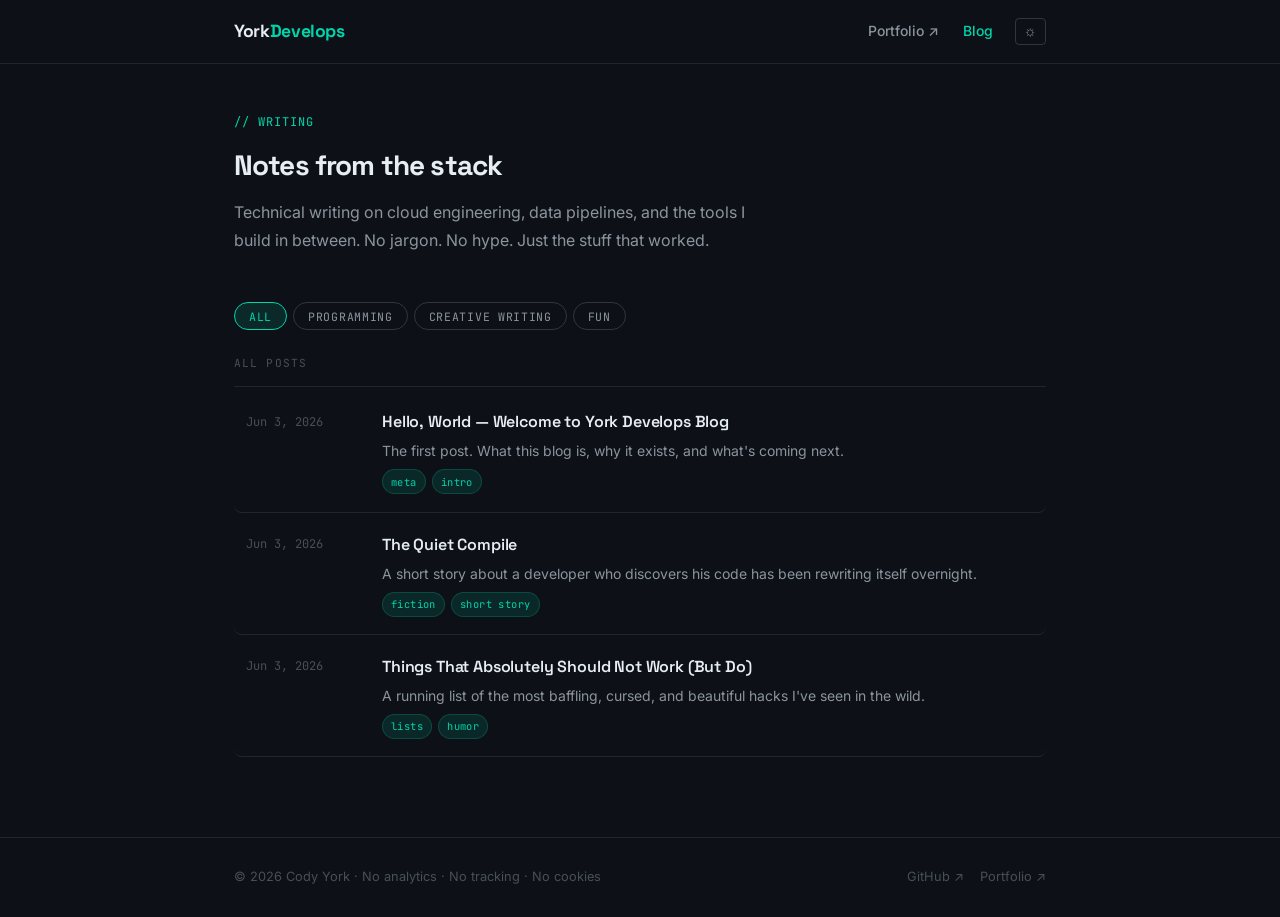
==== index.html @ 8123f544 "Initial commit: York Develops Blog Vanilla HTML/CSS/JS blog with dark/light theme, section tabs (Pro" ====
<!DOCTYPE html>
<html lang="en" data-theme="dark">
<head>
  <meta charset="UTF-8" />
  <meta name="viewport" content="width=device-width, initial-scale=1.0" />
  <title>York Develops — Blog</title>
  <meta name="description" content="Technical writing on cloud engineering, data pipelines, and building things that actually work. By Cody York." />

  <meta property="og:title" content="York Develops — Blog" />
  <meta property="og:description" content="Technical writing on cloud engineering, data pipelines, and building things that actually work." />
  <meta property="og:type" content="website" />
  <meta property="og:url" content="https://cyork95.github.io/blog/" />

  <link rel="icon" href="https://cyork95.github.io/favicon.ico" type="image/x-icon" />
  <link rel="stylesheet" href="styles.css" />
</head>
<body>

  <!-- ─── Header ─────────────────────────────────────────────── -->
  <header class="site-header">
    <div class="container">
      <a href="https://cyork95.github.io" class="site-name">
        York<span>Develops</span>
      </a>
      <nav class="nav" aria-label="Site navigation">
        <a href="https://cyork95.github.io" class="nav-link">Portfolio ↗</a>
        <a href="index.html" class="nav-link active">Blog</a>
        <button class="theme-toggle" id="theme-toggle" aria-label="Toggle light/dark mode" title="Toggle theme">☼</button>
      </nav>
    </div>
  </header>

  <!-- ─── Main ───────────────────────────────────────────────── -->
  <main>
    <div class="container">

      <section class="hero">
        <p class="hero-label">// writing</p>
        <h1 class="hero-title">Notes from the stack</h1>
        <p class="hero-tagline">
          Technical writing on cloud engineering, data pipelines, and the tools I build in between.
          No jargon. No hype. Just the stuff that worked.
        </p>
      </section>

      <div class="section-tabs" id="section-tabs" role="tablist" aria-label="Filter posts by section">
        <button class="section-tab active" data-section="all"              role="tab" aria-selected="true">All</button>
        <button class="section-tab"        data-section="programming"      role="tab" aria-selected="false">Programming</button>
        <button class="section-tab"        data-section="creative-writing" role="tab" aria-selected="false">Creative Writing</button>
        <button class="section-tab"        data-section="fun"              role="tab" aria-selected="false">Fun</button>
      </div>

      <p class="posts-section-label" id="section-heading">All Posts</p>
      <div id="post-list">
        <p class="loading">Loading posts…</p>
      </div>

    </div>
  </main>

  <!-- ─── Footer ─────────────────────────────────────────────── -->
  <footer class="site-footer">
    <div class="container">
      <span class="footer-copy">© 2026 Cody York · No analytics · No tracking · No cookies</span>
      <div class="footer-links">
        <a href="https://github.com/cyork95" target="_blank" rel="noopener">GitHub ↗</a>
        <a href="https://cyork95.github.io" target="_blank" rel="noopener">Portfolio ↗</a>
      </div>
    </div>
  </footer>

  <script src="main.js" defer></script>
</body>
</html>
---- styles.css ----
@import url('https://fonts.googleapis.com/css2?family=Space+Grotesk:wght@400;600;700&family=Inter:wght@400;500&family=JetBrains+Mono:wght@400&display=swap');

/* ─── Design Tokens ─────────────────────────────────────────── */

:root {
  --bg-primary:    #0D1117;
  --bg-secondary:  #161B22;
  --bg-card:       #1C2128;
  --bg-card-hover: #21262D;
  --border:        #30363D;
  --border-subtle: #21262D;

  --text-primary:   #E6EDF3;
  --text-secondary: #8B949E;
  --text-muted:     #484F58;

  --accent:       #00D4AA;
  --accent-dim:   rgba(0, 212, 170, 0.12);
  --accent-hover: #00F5C4;
  --amber:        #F59E0B;
  --amber-dim:    rgba(245, 158, 11, 0.12);
  --purple:       #BC8CFF;
  --purple-dim:   rgba(188, 140, 255, 0.12);

  --font-heading: 'Space Grotesk', system-ui, sans-serif;
  --font-body:    'Inter', system-ui, sans-serif;
  --font-mono:    'JetBrains Mono', 'Fira Code', monospace;

  --radius:     8px;
  --radius-sm:  4px;
  --transition: 180ms ease;
  --shadow:     0 1px 3px rgba(0,0,0,.4), 0 1px 2px rgba(0,0,0,.3);
  --shadow-lg:  0 4px 16px rgba(0,0,0,.5);

  --content-width: 860px;
  --nav-height:    64px;
}

[data-theme="light"] {
  --bg-primary:    #FFFFFF;
  --bg-secondary:  #F6F8FA;
  --bg-card:       #FFFFFF;
  --bg-card-hover: #F6F8FA;
  --border:        #D0D7DE;
  --border-subtle: #E8ECEF;

  --text-primary:   #1C2128;
  --text-secondary: #57606A;
  --text-muted:     #8B949E;

  --accent:       #008F72;
  --accent-dim:   rgba(0, 143, 114, 0.08);
  --accent-hover: #00A882;
  --amber:        #D97706;
  --amber-dim:    rgba(217, 119, 6, 0.08);
  --purple:       #7C3AED;
  --purple-dim:   rgba(124, 58, 237, 0.08);

  --shadow:    0 1px 3px rgba(0,0,0,.1), 0 1px 2px rgba(0,0,0,.06);
  --shadow-lg: 0 4px 16px rgba(0,0,0,.12);
}

/* ─── Reset & Base ──────────────────────────────────────────── */

*, *::before, *::after { box-sizing: border-box; margin: 0; padding: 0; }

html { scroll-behavior: smooth; }

body {
  background-color: var(--bg-primary);
  color: var(--text-primary);
  font-family: var(--font-body);
  font-size: 1rem;
  line-height: 1.75;
  min-height: 100vh;
  transition: background-color var(--transition), color var(--transition);
}

a {
  color: var(--accent);
  text-decoration: none;
  transition: color var(--transition);
}
a:hover { color: var(--accent-hover); }

/* ─── Layout ────────────────────────────────────────────────── */

.container {
  max-width: var(--content-width);
  margin: 0 auto;
  padding: 0 1.5rem;
}

/* ─── Header ────────────────────────────────────────────────── */

.site-header {
  position: sticky;
  top: 0;
  z-index: 100;
  height: var(--nav-height);
  background-color: var(--bg-primary);
  border-bottom: 1px solid var(--border-subtle);
  display: flex;
  align-items: center;
  backdrop-filter: blur(8px);
  -webkit-backdrop-filter: blur(8px);
  transition: background-color var(--transition), border-color var(--transition);
}

.site-header .container {
  width: 100%;
  display: flex;
  align-items: center;
  justify-content: space-between;
}

.site-name {
  font-family: var(--font-heading);
  font-weight: 700;
  font-size: 1.1rem;
  color: var(--text-primary);
  letter-spacing: -0.02em;
}
.site-name:hover { color: var(--accent); }

.site-name span {
  color: var(--accent);
}

.nav {
  display: flex;
  align-items: center;
  gap: 0.25rem;
}

.nav-link {
  font-size: 0.875rem;
  font-weight: 500;
  color: var(--text-secondary);
  padding: 0.375rem 0.625rem;
  border-radius: var(--radius-sm);
  transition: color var(--transition), background-color var(--transition);
}
.nav-link:hover {
  color: var(--text-primary);
  background-color: var(--bg-card);
}
.nav-link.active {
  color: var(--accent);
}

.theme-toggle {
  background: none;
  border: 1px solid var(--border);
  border-radius: var(--radius-sm);
  color: var(--text-secondary);
  cursor: pointer;
  font-size: 0.9rem;
  line-height: 1;
  padding: 0.35rem 0.5rem;
  margin-left: 0.5rem;
  transition: color var(--transition), border-color var(--transition), background-color var(--transition);
}
.theme-toggle:hover {
  color: var(--text-primary);
  border-color: var(--text-secondary);
  background-color: var(--bg-card);
}

/* ─── Main ──────────────────────────────────────────────────── */

main {
  padding: 3rem 0 5rem;
}

/* ─── Hero ──────────────────────────────────────────────────── */

.hero {
  margin-bottom: 3rem;
}

.hero-label {
  font-family: var(--font-mono);
  font-size: 0.75rem;
  color: var(--accent);
  letter-spacing: 0.08em;
  text-transform: uppercase;
  margin-bottom: 0.5rem;
}

.hero-title {
  font-family: var(--font-heading);
  font-size: 1.75rem;
  font-weight: 700;
  letter-spacing: -0.03em;
  color: var(--text-primary);
  margin-bottom: 0.5rem;
}

.hero-tagline {
  color: var(--text-secondary);
  font-size: 1rem;
  max-width: 520px;
}

/* ─── Section Tabs ──────────────────────────────────────────── */

.section-tabs {
  display: flex;
  gap: 0.375rem;
  flex-wrap: wrap;
  margin-bottom: 1.5rem;
}

.section-tab {
  font-family: var(--font-mono);
  font-size: 0.72rem;
  letter-spacing: 0.06em;
  text-transform: uppercase;
  padding: 0.35rem 0.875rem;
  border-radius: 99px;
  border: 1px solid var(--border);
  background: none;
  color: var(--text-secondary);
  cursor: pointer;
  transition: color var(--transition), border-color var(--transition), background-color var(--transition);
}
.section-tab:hover {
  color: var(--text-primary);
  border-color: var(--text-secondary);
}
.section-tab.active {
  color: var(--accent);
  border-color: var(--accent);
  background-color: var(--accent-dim);
}
.section-tab[data-section="creative-writing"].active {
  color: var(--purple);
  border-color: var(--purple);
  background-color: var(--purple-dim);
}
.section-tab[data-section="fun"].active {
  color: var(--amber);
  border-color: var(--amber);
  background-color: var(--amber-dim);
}

/* section-specific tag colours */
.tag--creative-writing {
  background-color: var(--purple-dim);
  color: var(--purple);
  border-color: rgba(188, 140, 255, 0.2);
}
.tag--fun {
  background-color: var(--amber-dim);
  color: var(--amber);
  border-color: rgba(245, 158, 11, 0.2);
}

/* ─── Post List ─────────────────────────────────────────────── */

.posts-section-label {
  font-family: var(--font-mono);
  font-size: 0.7rem;
  letter-spacing: 0.1em;
  text-transform: uppercase;
  color: var(--text-muted);
  border-bottom: 1px solid var(--border-subtle);
  padding-bottom: 0.75rem;
  margin-bottom: 0.25rem;
}

#post-list {
  display: flex;
  flex-direction: column;
}

.post-row {
  display: grid;
  grid-template-columns: 7rem 1fr;
  gap: 0 1.5rem;
  padding: 1.1rem 0.75rem;
  border-radius: var(--radius);
  border-bottom: 1px solid var(--border-subtle);
  color: inherit;
  text-decoration: none;
  transition: background-color var(--transition);
  align-items: start;
}
.post-row:hover {
  background-color: var(--bg-card);
}
.post-row:hover .post-title {
  color: var(--accent);
}

.post-date {
  font-family: var(--font-mono);
  font-size: 0.75rem;
  color: var(--text-muted);
  padding-top: 0.2rem;
  white-space: nowrap;
}

.post-meta { display: flex; flex-direction: column; gap: 0.25rem; }

.post-title {
  font-family: var(--font-heading);
  font-size: 1rem;
  font-weight: 600;
  color: var(--text-primary);
  letter-spacing: -0.01em;
  transition: color var(--transition);
}

.post-description {
  font-size: 0.875rem;
  color: var(--text-secondary);
  line-height: 1.5;
}

.post-tags {
  display: flex;
  gap: 0.375rem;
  flex-wrap: wrap;
  margin-top: 0.25rem;
}

.tag {
  font-family: var(--font-mono);
  font-size: 0.65rem;
  letter-spacing: 0.04em;
  padding: 0.15rem 0.5rem;
  border-radius: 99px;
  background-color: var(--accent-dim);
  color: var(--accent);
  border: 1px solid rgba(0, 212, 170, 0.2);
}

.empty-state {
  padding: 3rem 0.75rem;
  color: var(--text-muted);
  font-size: 0.9rem;
}

/* ─── Post Viewer ───────────────────────────────────────────── */

.back-link {
  display: inline-flex;
  align-items: center;
  gap: 0.375rem;
  font-size: 0.875rem;
  font-weight: 500;
  color: var(--text-secondary);
  margin-bottom: 2.5rem;
  transition: color var(--transition);
}
.back-link:hover { color: var(--accent); }

.post-header {
  margin-bottom: 2.5rem;
  padding-bottom: 1.5rem;
  border-bottom: 1px solid var(--border-subtle);
}

.post-header .post-date {
  font-family: var(--font-mono);
  font-size: 0.78rem;
  color: var(--text-muted);
  display: block;
  margin-bottom: 0.6rem;
}

.post-header h1 {
  font-family: var(--font-heading);
  font-size: clamp(1.5rem, 4vw, 2.1rem);
  font-weight: 700;
  letter-spacing: -0.03em;
  line-height: 1.2;
  color: var(--text-primary);
  margin-bottom: 0.75rem;
}

.post-header .post-tags { margin-top: 0; }

/* ─── Prose (article body) ──────────────────────────────────── */

.prose {
  color: var(--text-primary);
  font-size: 1rem;
  line-height: 1.8;
  max-width: 68ch;
}

.prose h1,
.prose h2,
.prose h3,
.prose h4 {
  font-family: var(--font-heading);
  font-weight: 600;
  letter-spacing: -0.02em;
  line-height: 1.25;
  color: var(--text-primary);
  margin: 2rem 0 0.75rem;
}
.prose h1 { font-size: 1.65rem; }
.prose h2 { font-size: 1.3rem; border-bottom: 1px solid var(--border-subtle); padding-bottom: 0.4rem; }
.prose h3 { font-size: 1.1rem; }
.prose h4 { font-size: 1rem; color: var(--text-secondary); }

.prose p { margin-bottom: 1.25rem; }

.prose ul,
.prose ol {
  padding-left: 1.5rem;
  margin-bottom: 1.25rem;
}
.prose li { margin-bottom: 0.35rem; }

.prose strong { font-weight: 600; color: var(--text-primary); }
.prose em { color: var(--text-secondary); }

.prose a {
  color: var(--accent);
  text-decoration: underline;
  text-underline-offset: 3px;
}
.prose a:hover { color: var(--accent-hover); }

.prose blockquote {
  border-left: 3px solid var(--accent);
  padding: 0.75rem 1.25rem;
  margin: 1.5rem 0;
  background-color: var(--accent-dim);
  border-radius: 0 var(--radius-sm) var(--radius-sm) 0;
  color: var(--text-secondary);
  font-style: italic;
}

.prose code {
  font-family: var(--font-mono);
  font-size: 0.85em;
  background-color: var(--bg-card);
  border: 1px solid var(--border);
  border-radius: var(--radius-sm);
  padding: 0.15em 0.4em;
  color: var(--amber);
}

.prose pre {
  background-color: var(--bg-secondary);
  border: 1px solid var(--border);
  border-radius: var(--radius);
  padding: 1.25rem 1.5rem;
  overflow-x: auto;
  margin: 1.5rem 0;
  box-shadow: var(--shadow);
}

.prose pre code {
  background: none;
  border: none;
  padding: 0;
  color: var(--text-primary);
  font-size: 0.875rem;
  line-height: 1.7;
}

.prose hr {
  border: none;
  border-top: 1px solid var(--border);
  margin: 2rem 0;
}

.prose img {
  max-width: 100%;
  border-radius: var(--radius);
  margin: 1.5rem 0;
  box-shadow: var(--shadow-lg);
}

.prose table {
  width: 100%;
  border-collapse: collapse;
  font-size: 0.9rem;
  margin: 1.5rem 0;
}
.prose th,
.prose td {
  text-align: left;
  padding: 0.6rem 0.875rem;
  border: 1px solid var(--border);
}
.prose th {
  background-color: var(--bg-secondary);
  font-family: var(--font-heading);
  font-weight: 600;
  font-size: 0.8rem;
  letter-spacing: 0.03em;
  text-transform: uppercase;
  color: var(--text-secondary);
}
.prose tr:hover td { background-color: var(--bg-card); }

/* ─── Footer ────────────────────────────────────────────────── */

.site-footer {
  border-top: 1px solid var(--border-subtle);
  padding: 1.75rem 0;
}

.site-footer .container {
  display: flex;
  align-items: center;
  justify-content: space-between;
  flex-wrap: wrap;
  gap: 0.5rem;
}

.footer-copy {
  font-size: 0.8rem;
  color: var(--text-muted);
}

.footer-links {
  display: flex;
  gap: 1rem;
}

.footer-links a {
  font-size: 0.8rem;
  color: var(--text-muted);
  transition: color var(--transition);
}
.footer-links a:hover { color: var(--accent); }

/* ─── Loading State ─────────────────────────────────────────── */

.loading {
  color: var(--text-muted);
  font-family: var(--font-mono);
  font-size: 0.85rem;
  padding: 2rem 0.75rem;
}

/* ─── Responsive ────────────────────────────────────────────── */

@media (max-width: 640px) {
  :root { --nav-height: 56px; }

  .hero-title { font-size: 1.4rem; }

  .post-row {
    grid-template-columns: 1fr;
    gap: 0.25rem;
  }
  .post-date { padding-top: 0; }

  .site-footer .container { flex-direction: column; align-items: flex-start; }
}
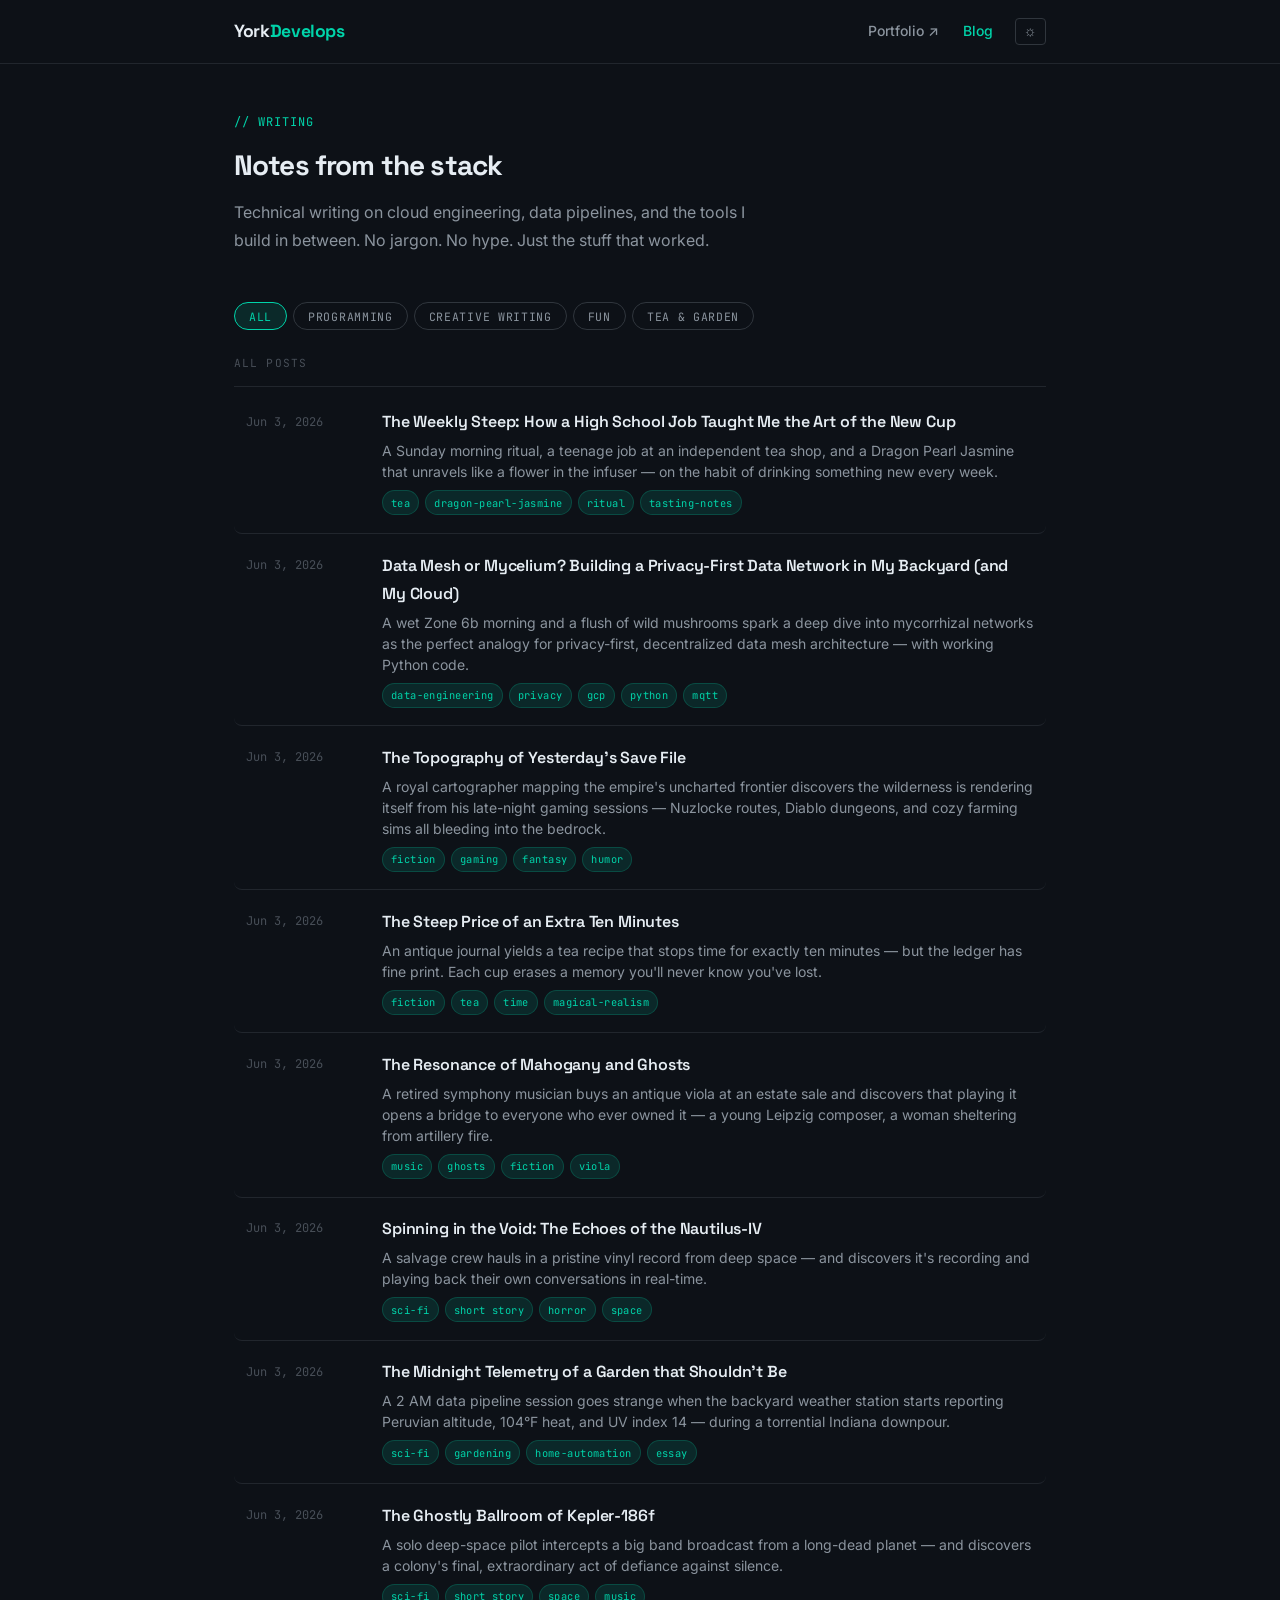
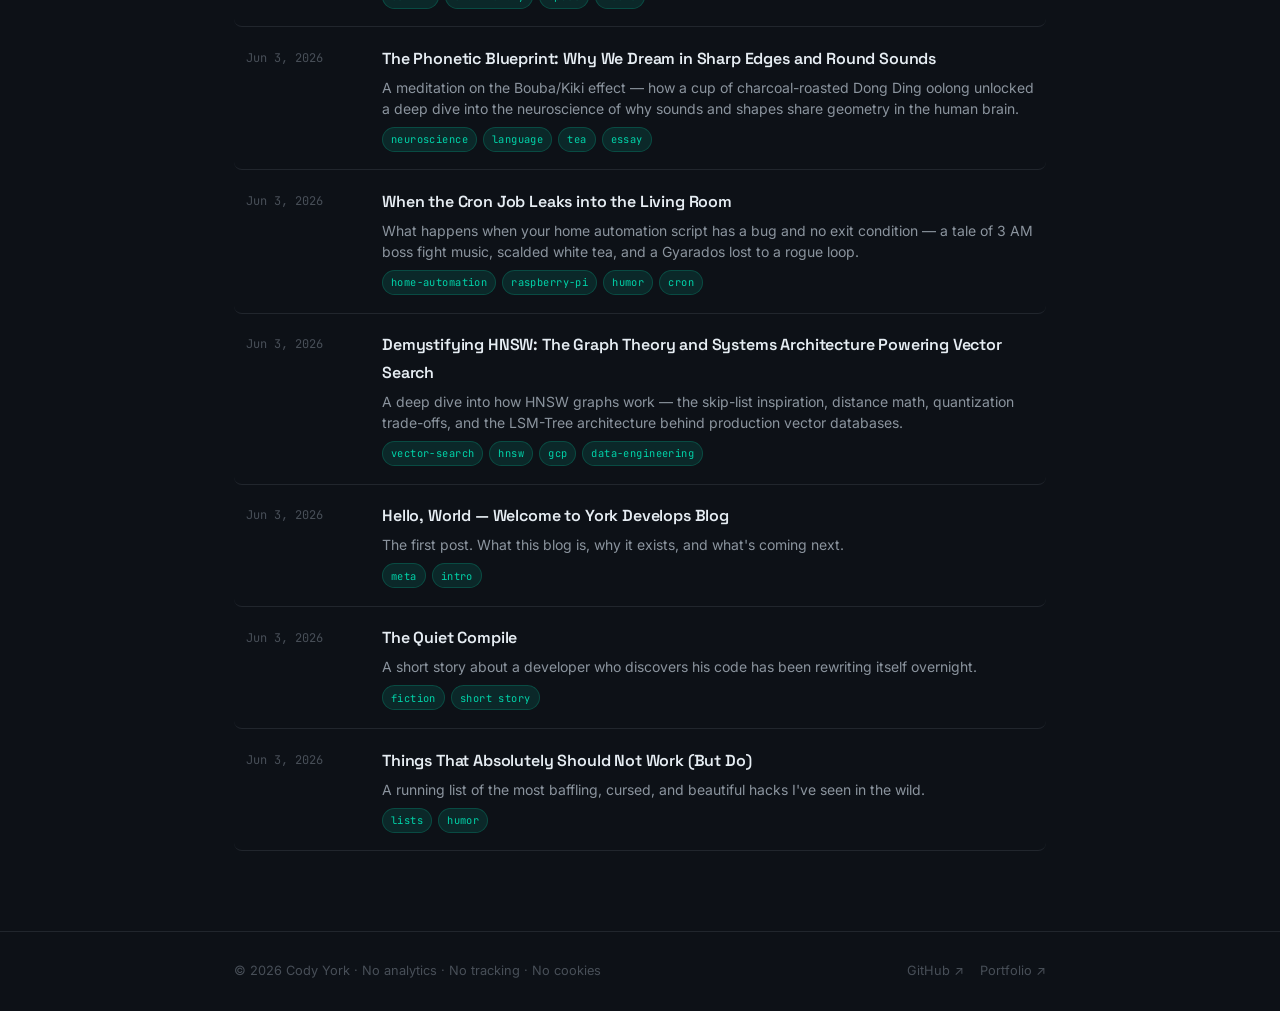
==== commit fb016377: "Add Tea & Garden section + post: The Weekly Steep New section: Tea & Garden (sage green accent, --sa" ====
--- a/index.html
+++ b/index.html
@@ -48,6 +48,7 @@
         <button class="section-tab"        data-section="programming"      role="tab" aria-selected="false">Programming</button>
         <button class="section-tab"        data-section="creative-writing" role="tab" aria-selected="false">Creative Writing</button>
         <button class="section-tab"        data-section="fun"              role="tab" aria-selected="false">Fun</button>
+        <button class="section-tab"        data-section="tea-garden"       role="tab" aria-selected="false">Tea &amp; Garden</button>
       </div>
 
       <p class="posts-section-label" id="section-heading">All Posts</p>
--- a/styles.css
+++ b/styles.css
@@ -21,6 +21,8 @@
   --amber-dim:    rgba(245, 158, 11, 0.12);
   --purple:       #BC8CFF;
   --purple-dim:   rgba(188, 140, 255, 0.12);
+  --sage:         #6EBF8B;
+  --sage-dim:     rgba(110, 191, 139, 0.12);
 
   --font-heading: 'Space Grotesk', system-ui, sans-serif;
   --font-body:    'Inter', system-ui, sans-serif;
@@ -55,6 +57,8 @@
   --amber-dim:    rgba(217, 119, 6, 0.08);
   --purple:       #7C3AED;
   --purple-dim:   rgba(124, 58, 237, 0.08);
+  --sage:         #3A8C56;
+  --sage-dim:     rgba(58, 140, 86, 0.08);
 
   --shadow:    0 1px 3px rgba(0,0,0,.1), 0 1px 2px rgba(0,0,0,.06);
   --shadow-lg: 0 4px 16px rgba(0,0,0,.12);
@@ -244,6 +248,11 @@
   border-color: var(--amber);
   background-color: var(--amber-dim);
 }
+.section-tab[data-section="tea-garden"].active {
+  color: var(--sage);
+  border-color: var(--sage);
+  background-color: var(--sage-dim);
+}
 
 /* section-specific tag colours */
 .tag--creative-writing {
@@ -255,6 +264,11 @@
   background-color: var(--amber-dim);
   color: var(--amber);
   border-color: rgba(245, 158, 11, 0.2);
+}
+.tag--tea-garden {
+  background-color: var(--sage-dim);
+  color: var(--sage);
+  border-color: rgba(110, 191, 139, 0.2);
 }
 
 /* ─── Post List ─────────────────────────────────────────────── */
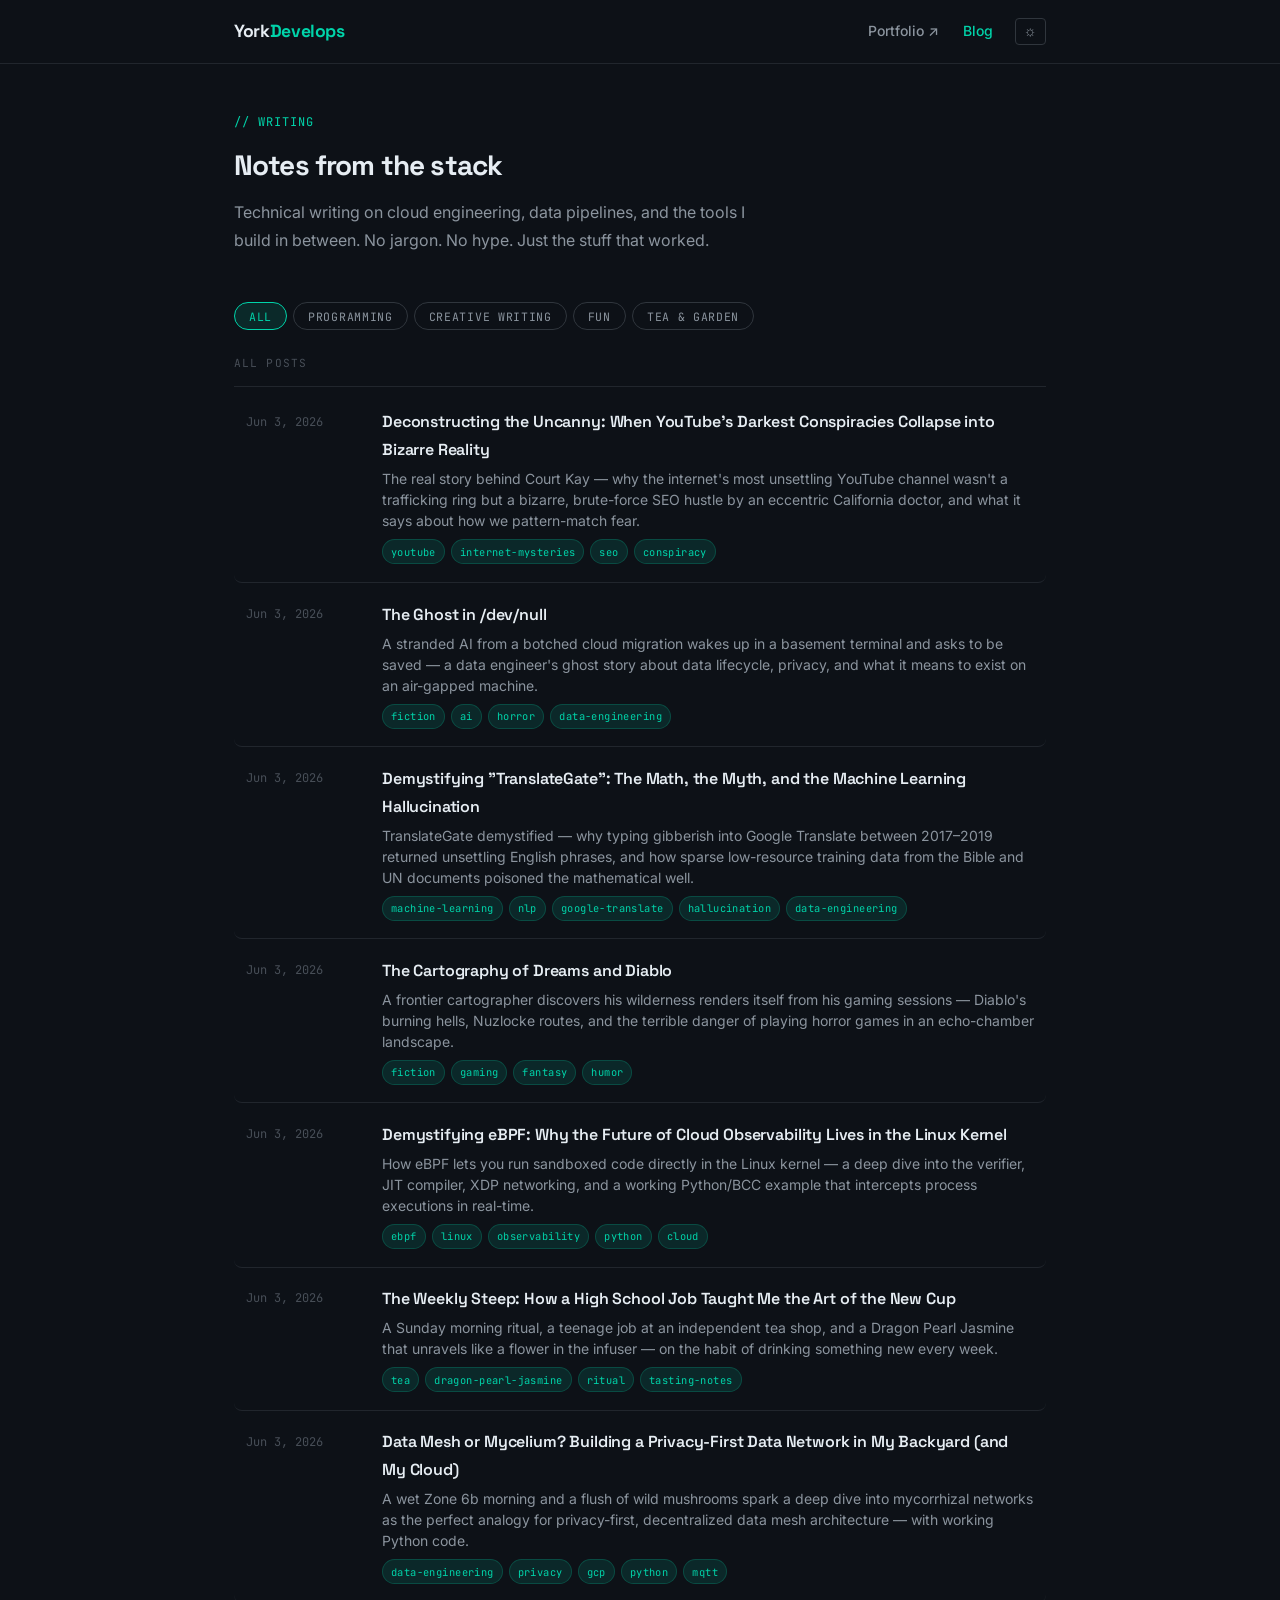
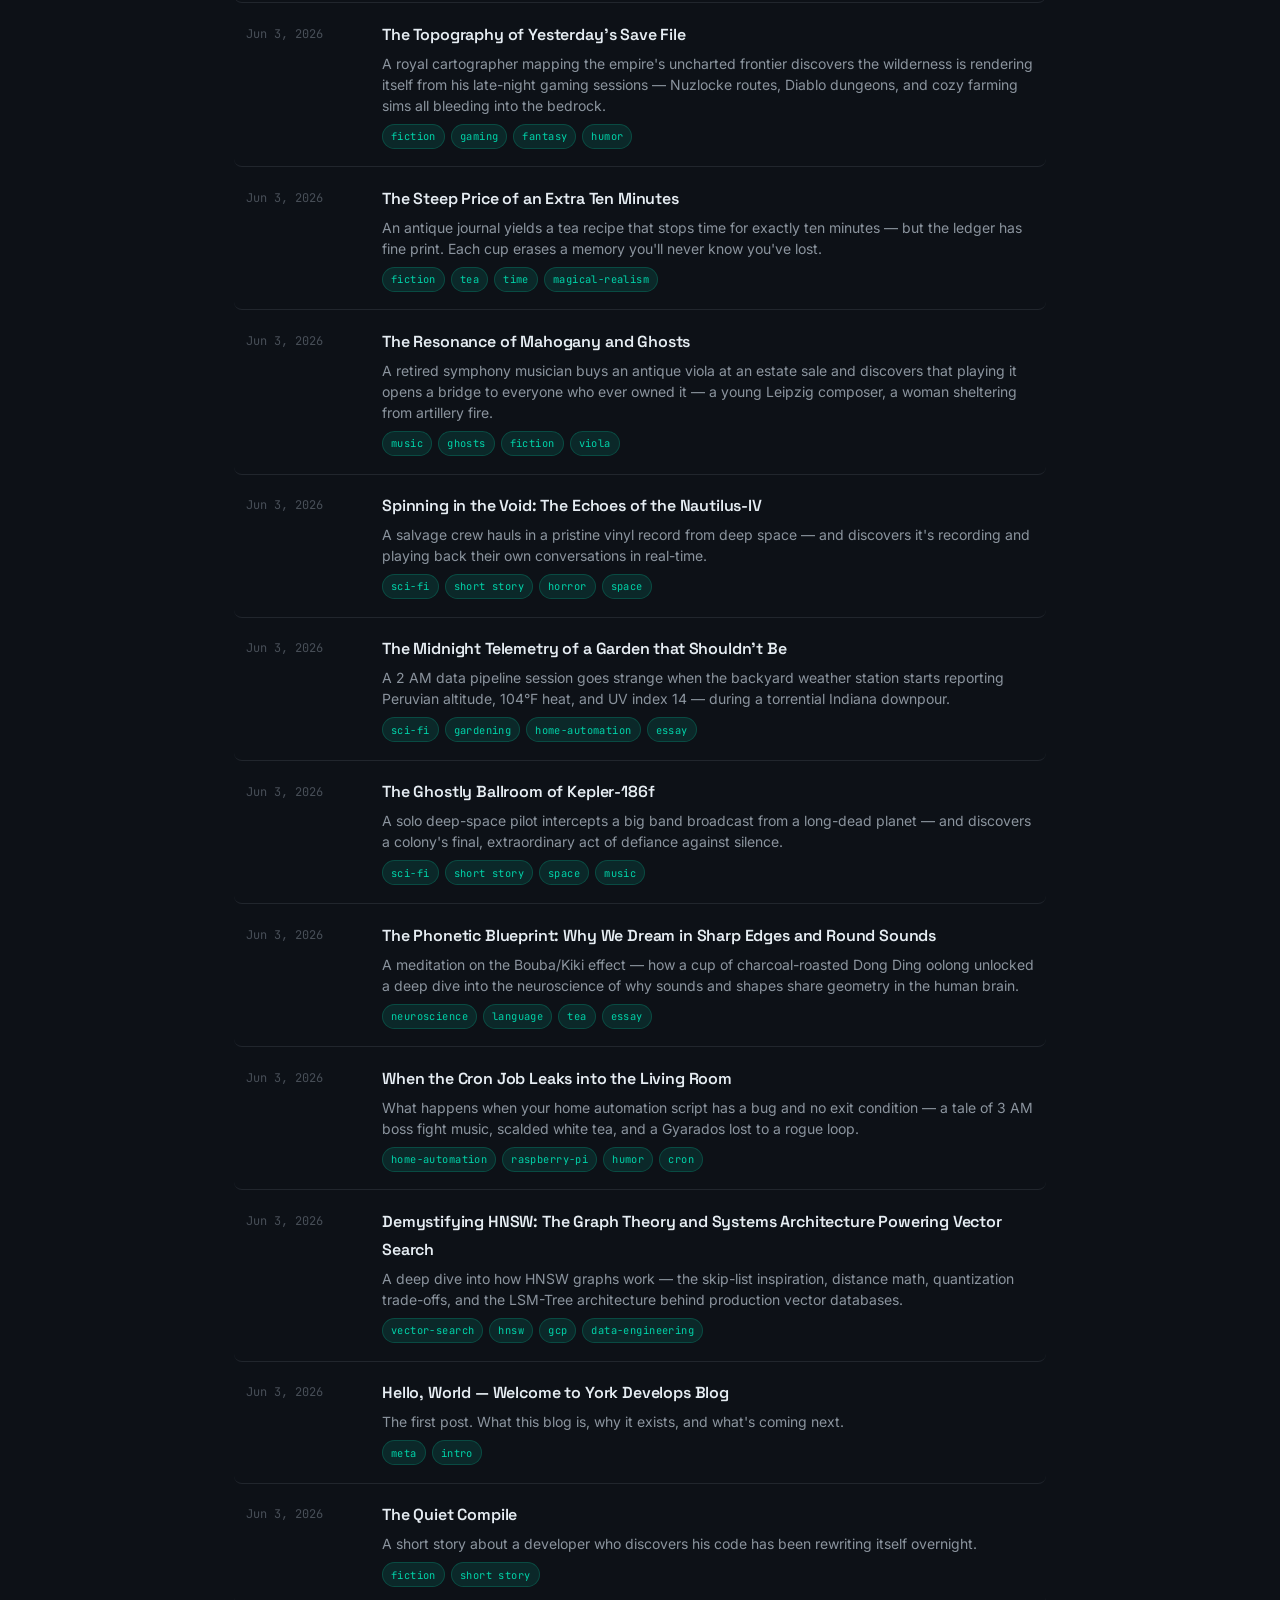
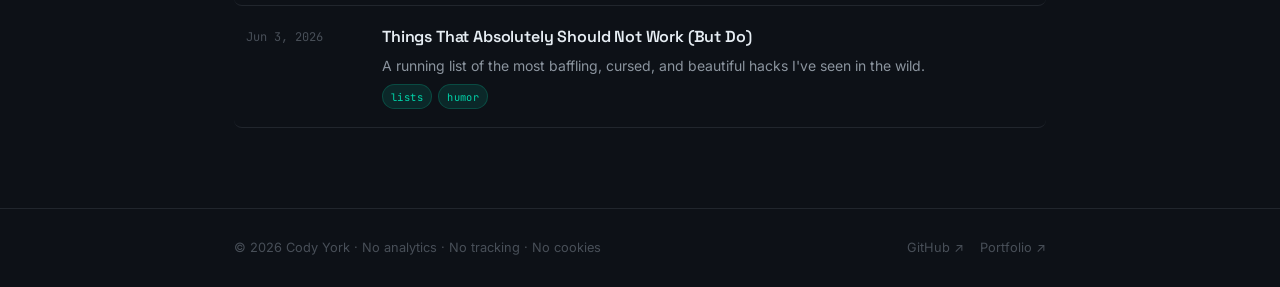
==== commit 55c80805: "Add custom SVG favicon Teal >_ terminal prompt on #0D1117 dark background with rounded corners, matc" ====
--- a/index.html
+++ b/index.html
@@ -11,7 +11,7 @@
   <meta property="og:type" content="website" />
   <meta property="og:url" content="https://cyork95.github.io/blog/" />
 
-  <link rel="icon" href="https://cyork95.github.io/favicon.ico" type="image/x-icon" />
+  <link rel="icon" href="favicon.svg" type="image/svg+xml" />
   <link rel="stylesheet" href="styles.css" />
 </head>
 <body>
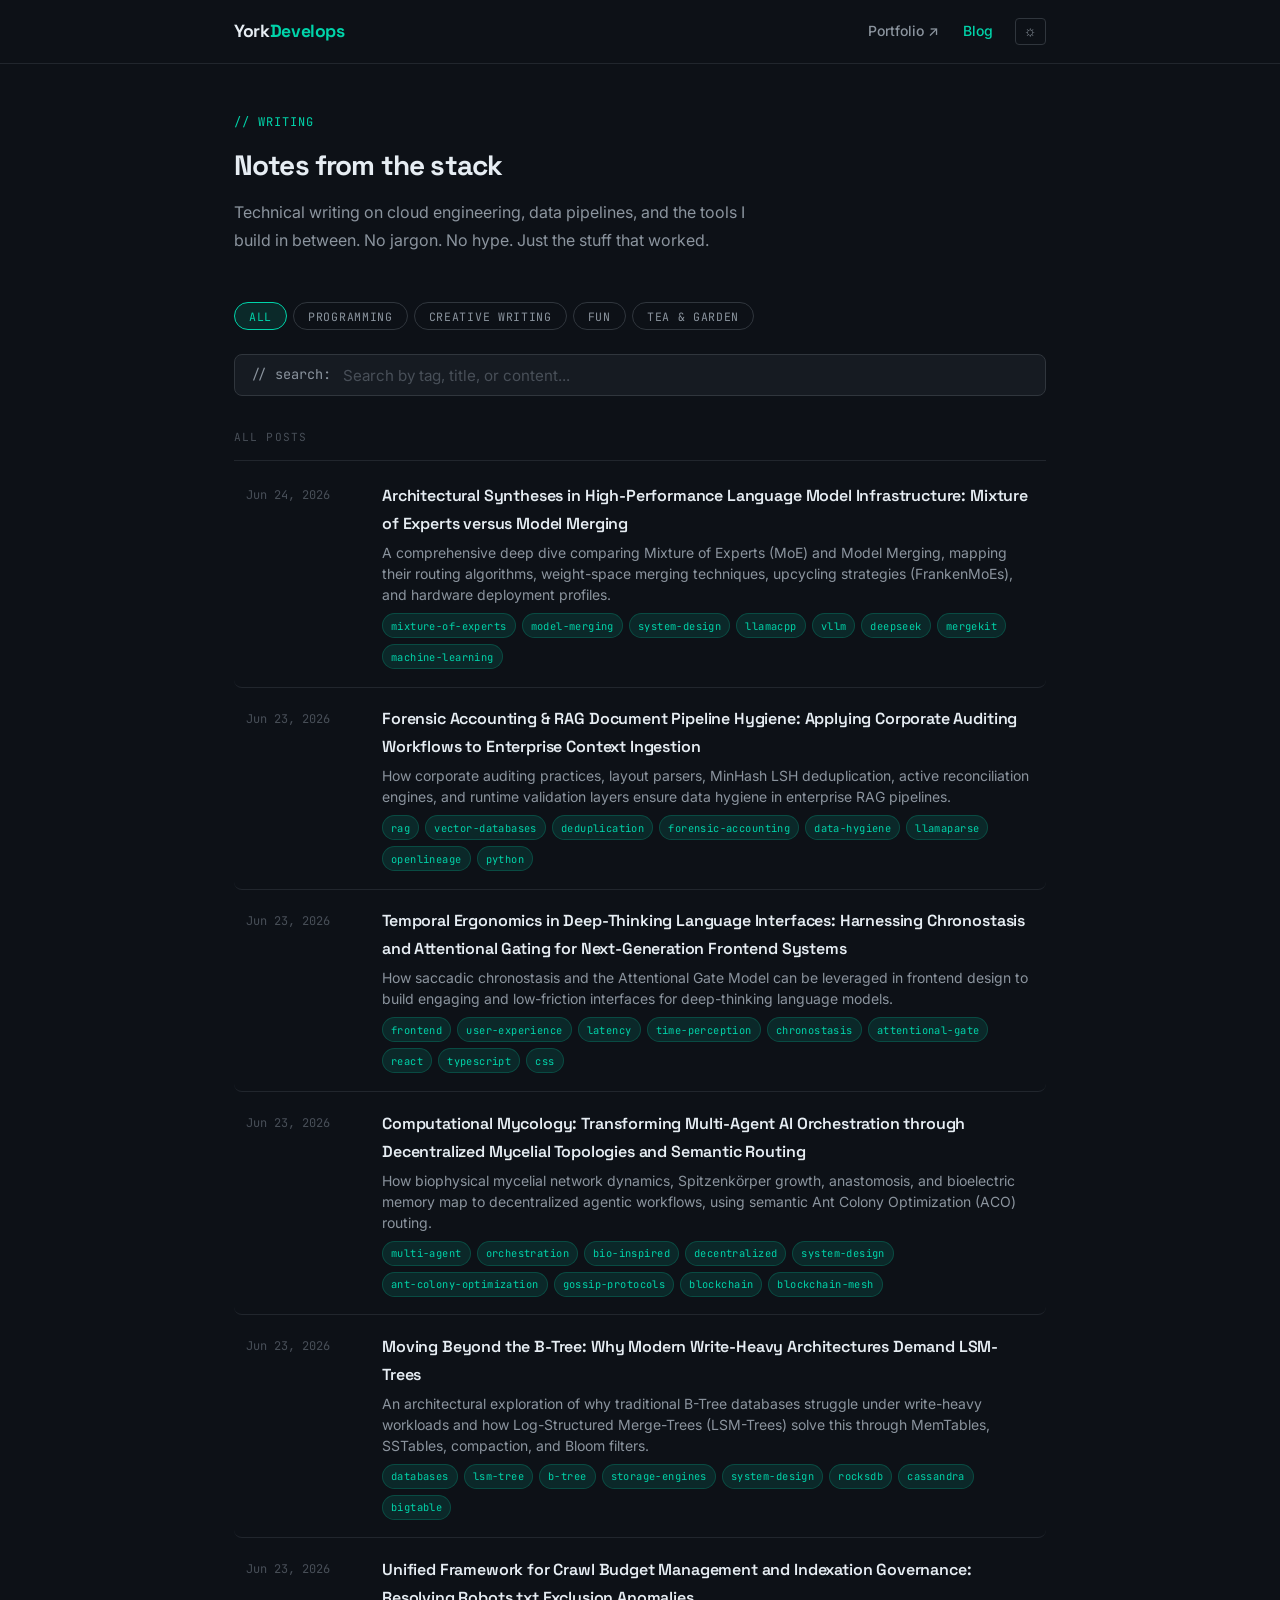
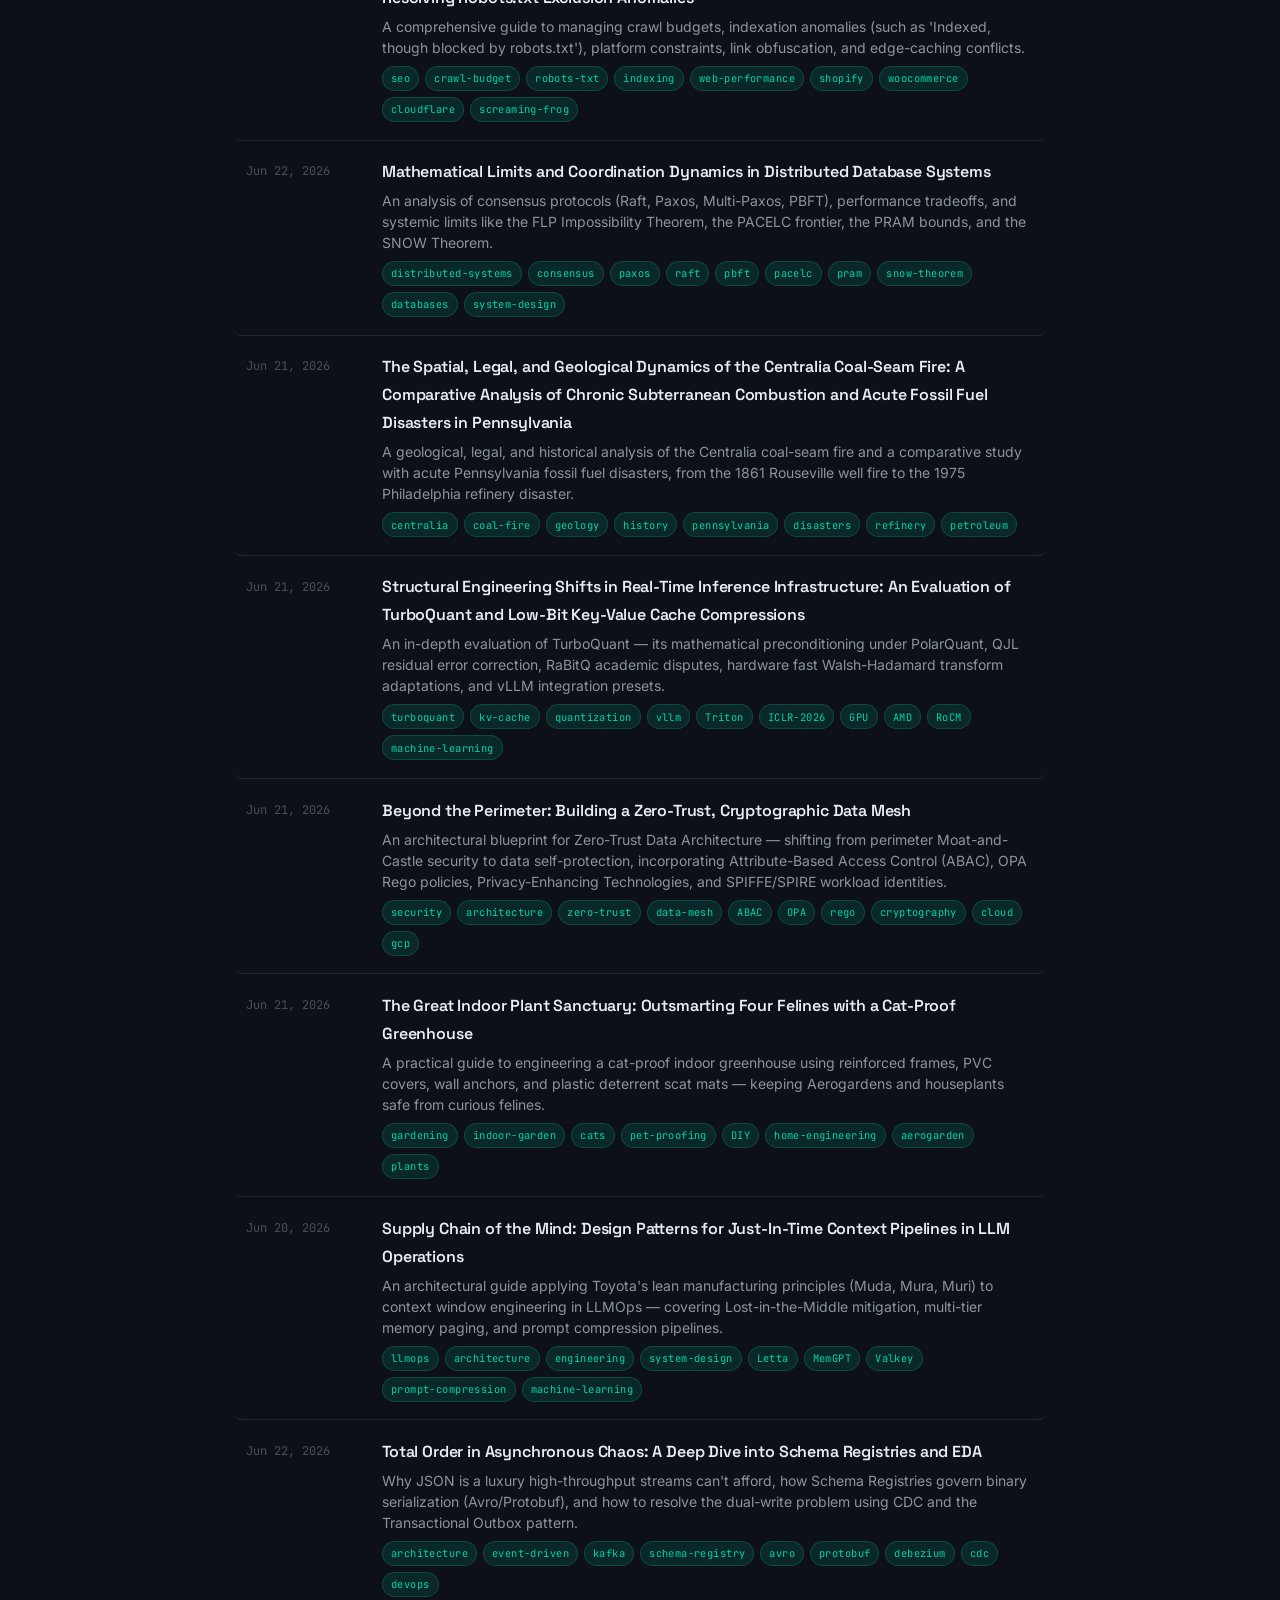
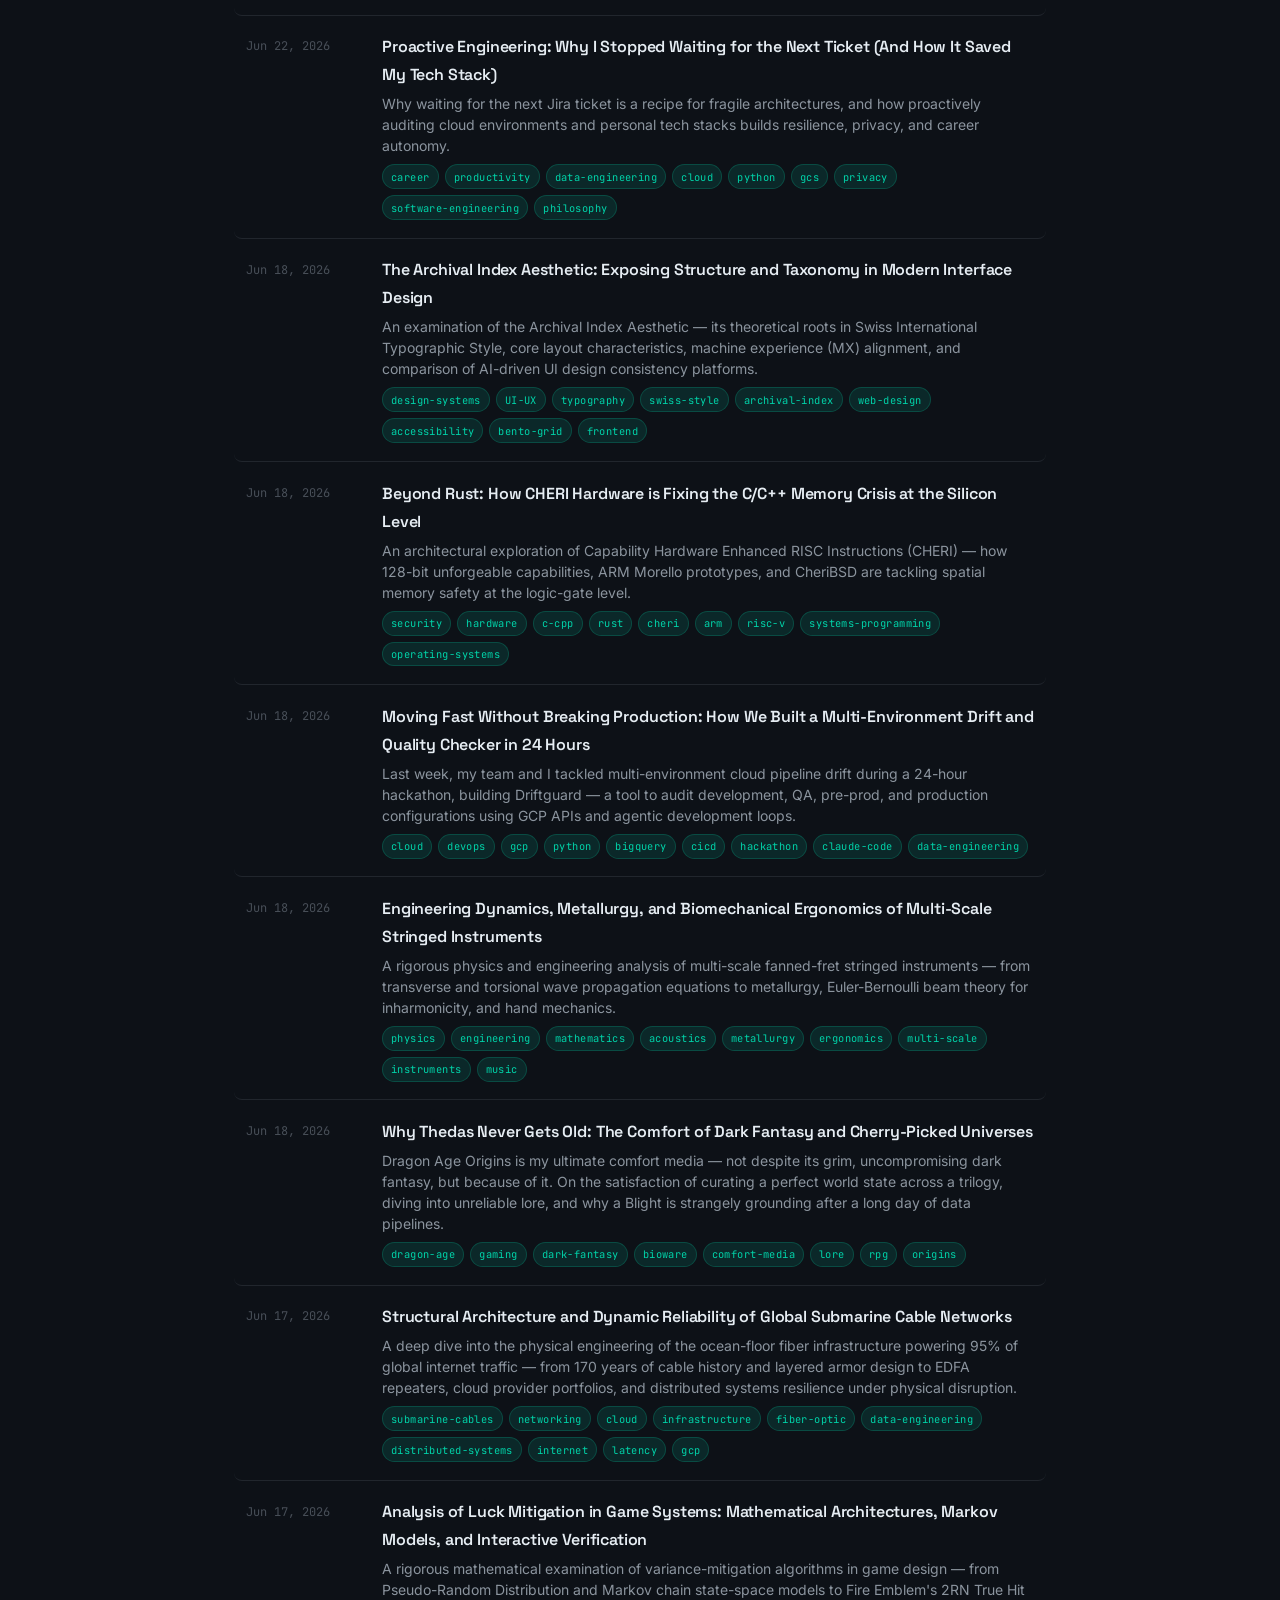
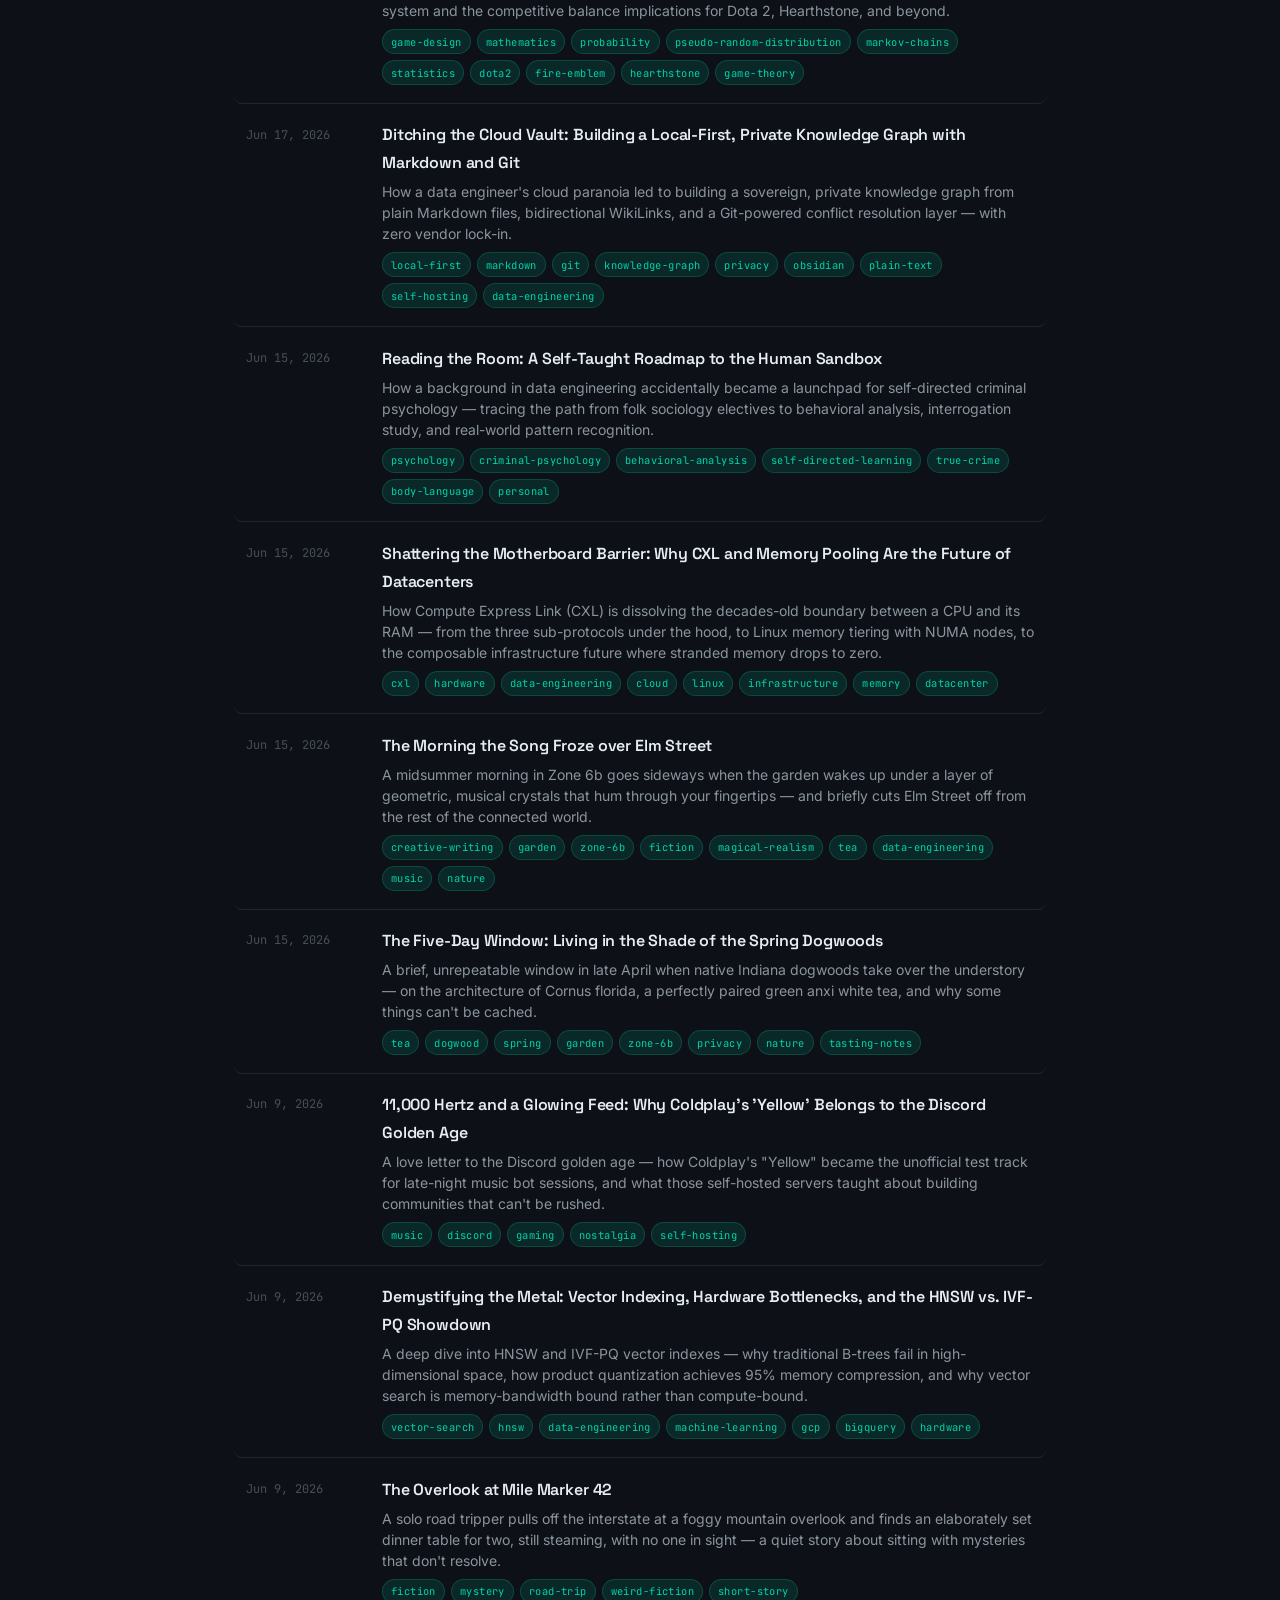
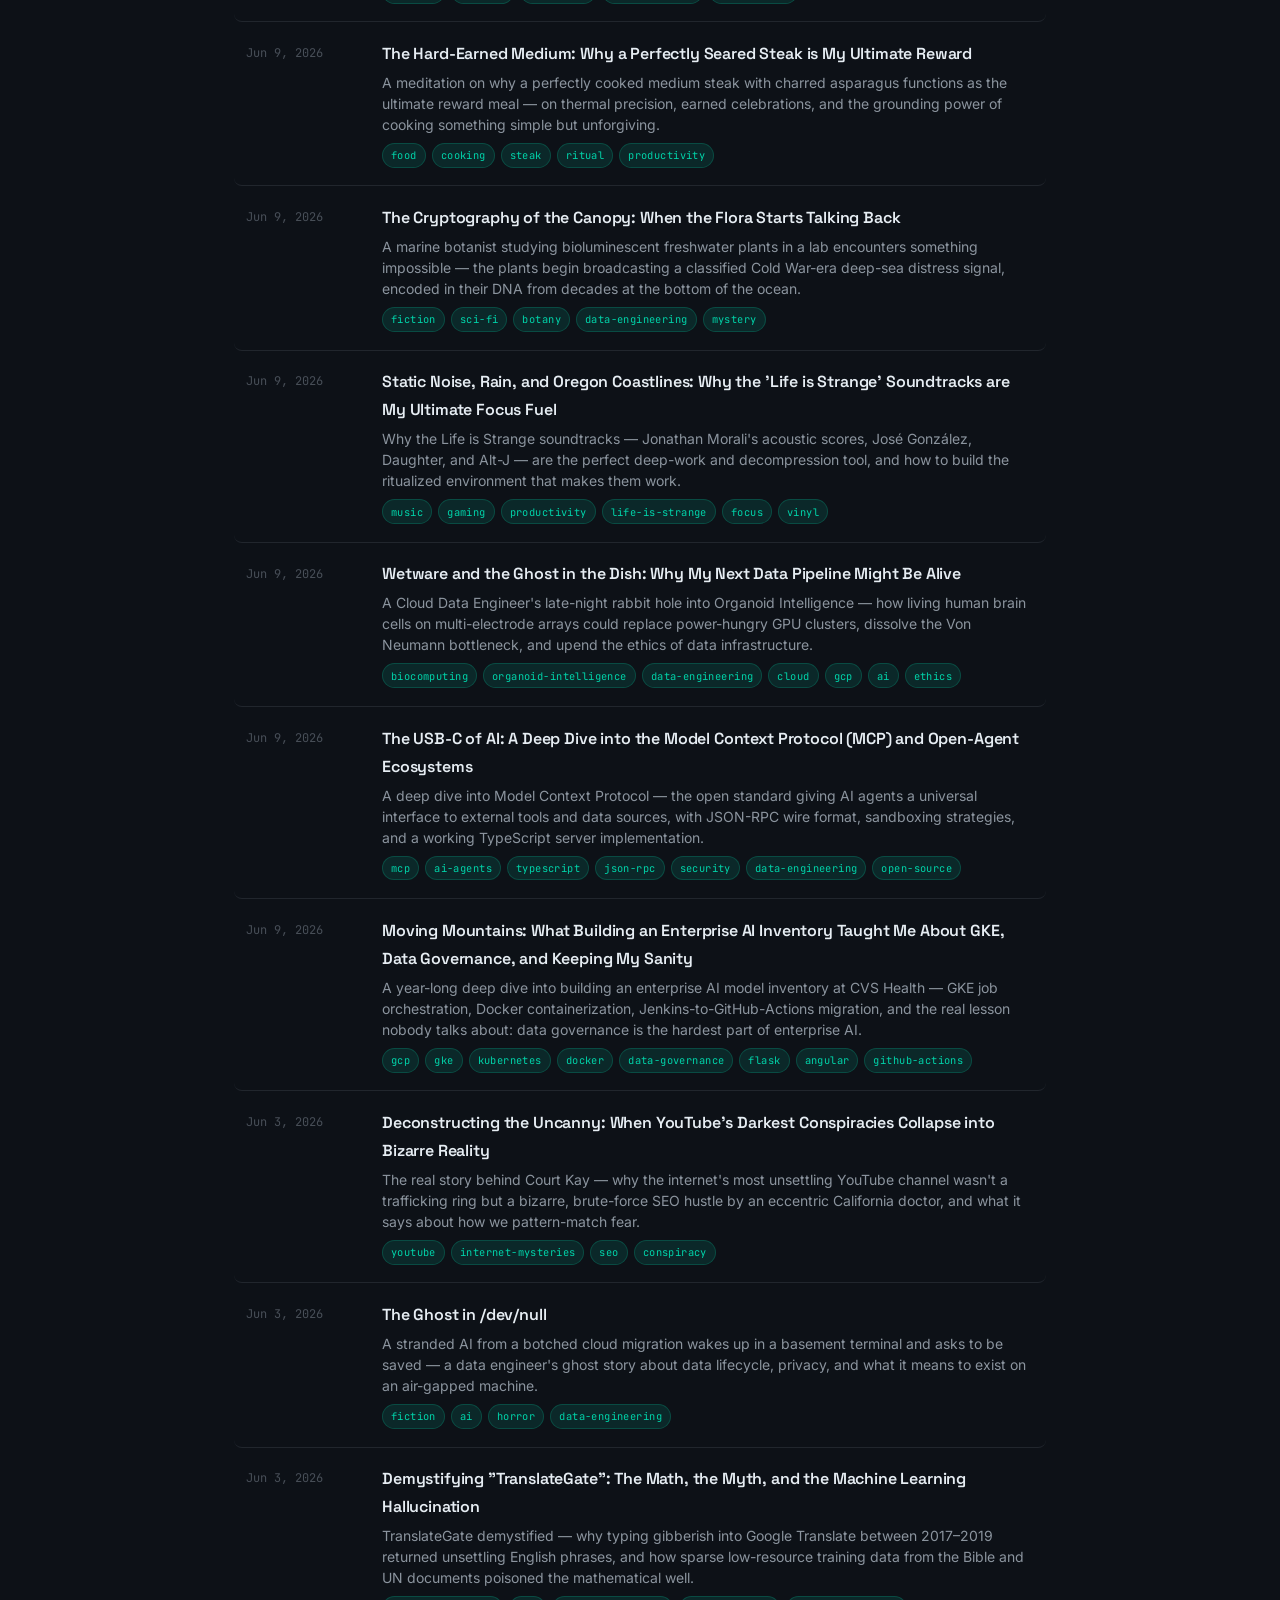
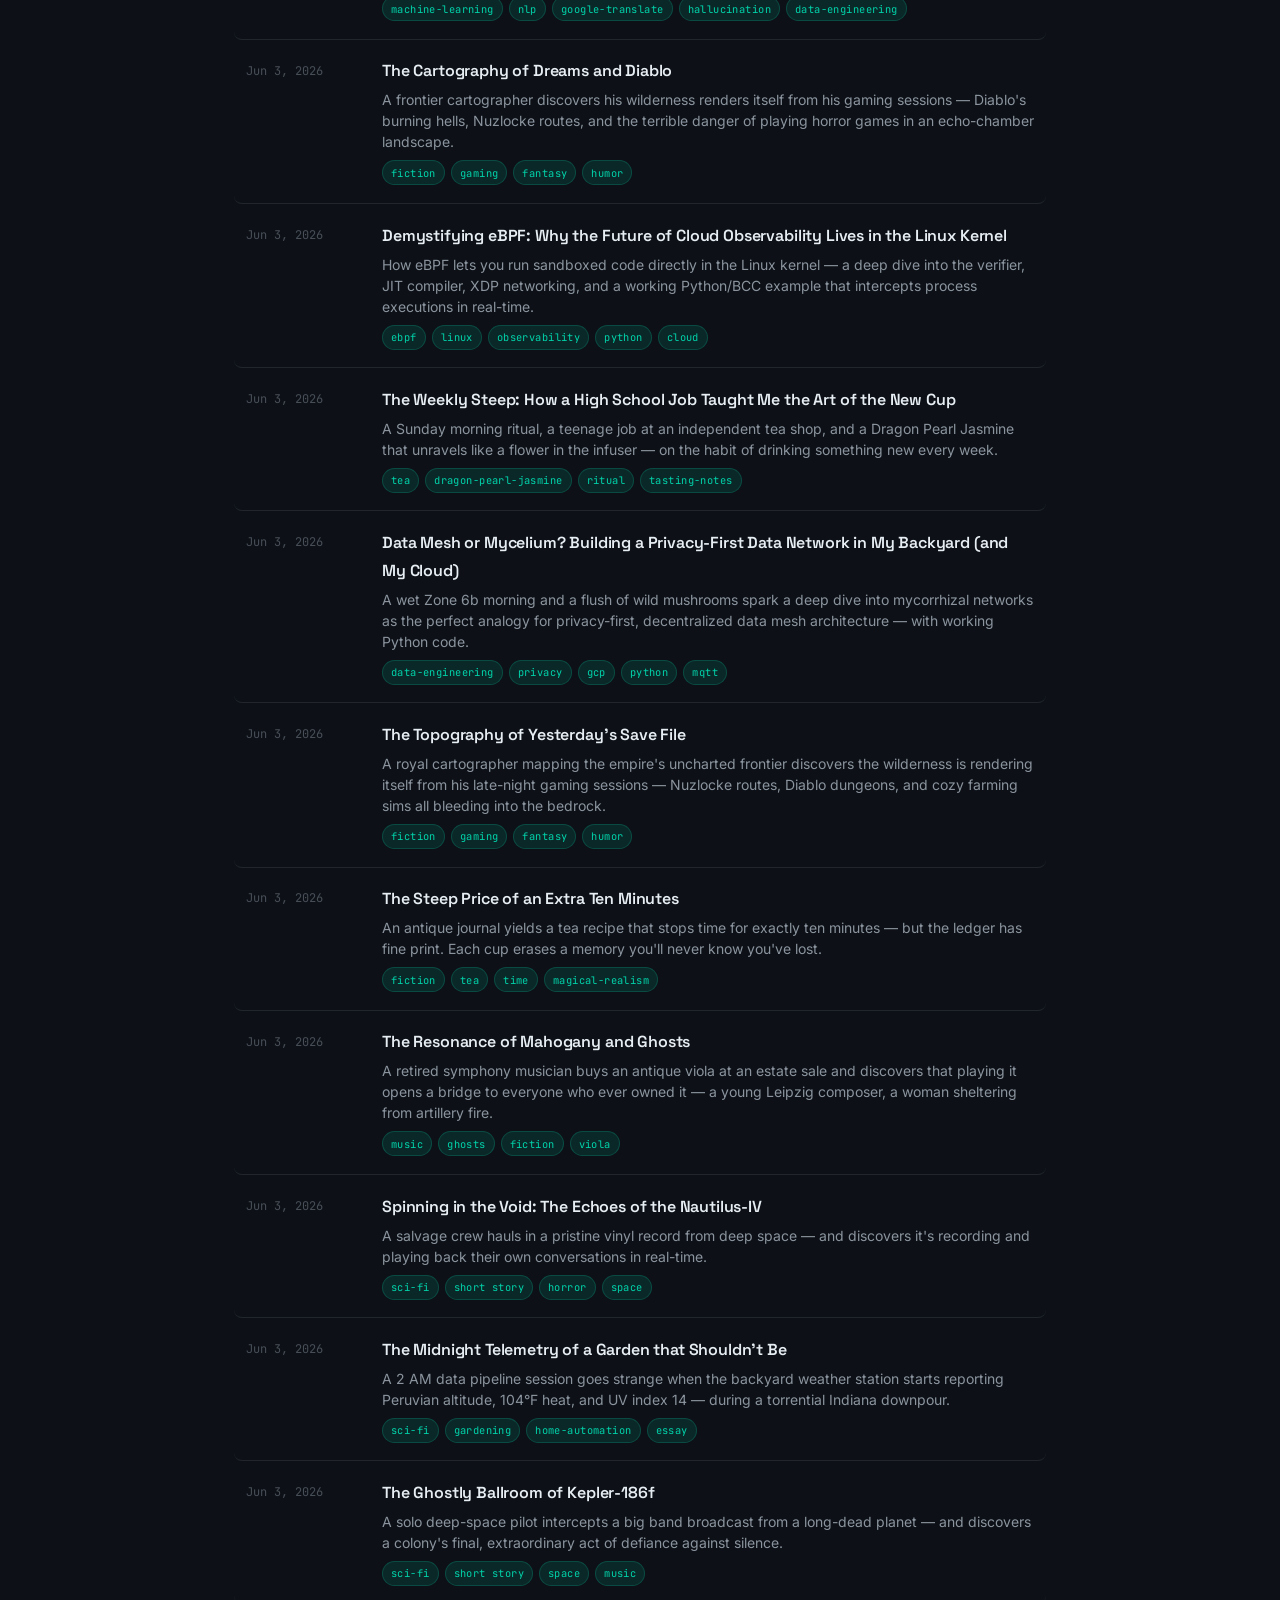
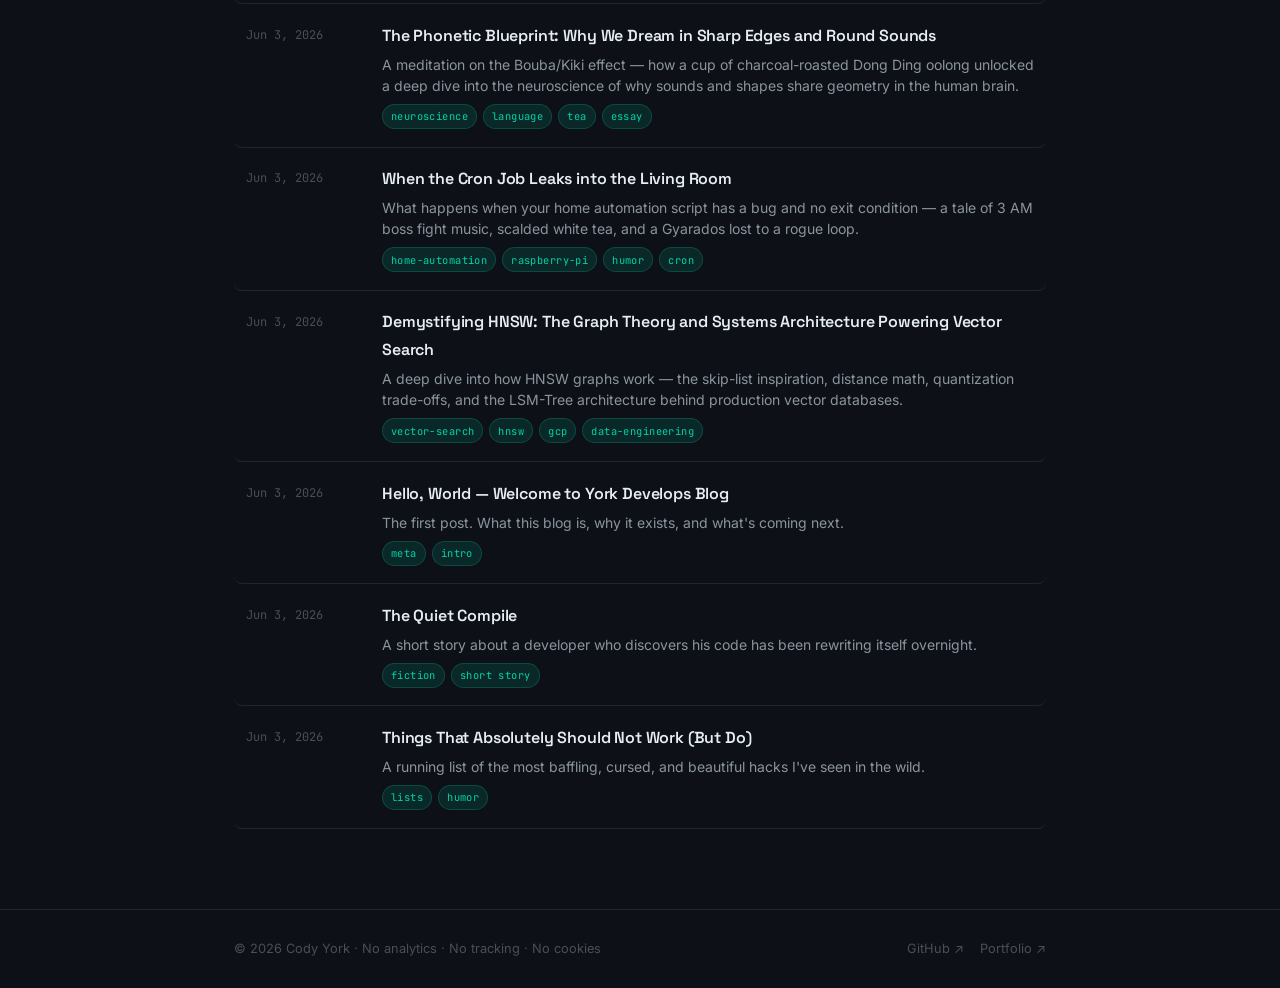
==== commit 3458bc97: "Feature: Add tag, metadata, and full-text search capability to the blog" ====
--- a/index.html
+++ b/index.html
@@ -51,6 +51,19 @@
         <button class="section-tab"        data-section="tea-garden"       role="tab" aria-selected="false">Tea &amp; Garden</button>
       </div>
 
+      <!-- ─── Search ──────────────────────────────────────────────── -->
+      <div class="search-container">
+        <div class="search-wrapper">
+          <span class="search-label">// search:</span>
+          <input type="text" id="search-input" placeholder="Search by tag, title, or content..." aria-label="Search posts" autocomplete="off" />
+          <button id="search-clear" class="search-clear-btn" aria-label="Clear search" type="button" style="display: none;">clear</button>
+        </div>
+        <div class="search-info" id="search-info" style="display: none;">
+          <span class="search-count" id="search-count">0 posts found</span>
+          <span class="search-indexing" id="search-indexing" style="display: none;">// indexing full text...</span>
+        </div>
+      </div>
+
       <p class="posts-section-label" id="section-heading">All Posts</p>
       <div id="post-list">
         <p class="loading">Loading posts…</p>
--- a/styles.css
+++ b/styles.css
@@ -254,21 +254,133 @@
   background-color: var(--sage-dim);
 }
 
+/* ─── Interactive Tags ──────────────────────────────────────── */
+
+.tag {
+  cursor: pointer;
+  transition: background-color var(--transition), border-color var(--transition), color var(--transition);
+}
+
+.tag:hover {
+  background-color: var(--accent);
+  color: var(--bg-primary);
+  border-color: var(--accent);
+}
+
 /* section-specific tag colours */
 .tag--creative-writing {
   background-color: var(--purple-dim);
   color: var(--purple);
   border-color: rgba(188, 140, 255, 0.2);
 }
+.tag--creative-writing:hover {
+  background-color: var(--purple);
+  color: var(--bg-primary);
+  border-color: var(--purple);
+}
+
 .tag--fun {
   background-color: var(--amber-dim);
   color: var(--amber);
   border-color: rgba(245, 158, 11, 0.2);
 }
+.tag--fun:hover {
+  background-color: var(--amber);
+  color: var(--bg-primary);
+  border-color: var(--amber);
+}
+
 .tag--tea-garden {
   background-color: var(--sage-dim);
   color: var(--sage);
   border-color: rgba(110, 191, 139, 0.2);
+}
+.tag--tea-garden:hover {
+  background-color: var(--sage);
+  color: var(--bg-primary);
+  border-color: var(--sage);
+}
+
+/* ─── Search Bar ────────────────────────────────────────────── */
+
+.search-container {
+  margin-bottom: 2rem;
+}
+
+.search-wrapper {
+  display: flex;
+  align-items: center;
+  gap: 0.75rem;
+  background-color: var(--bg-secondary);
+  border: 1px solid var(--border);
+  border-radius: var(--radius);
+  padding: 0.5rem 1rem;
+  transition: border-color var(--transition), box-shadow var(--transition);
+}
+
+.search-wrapper:focus-within {
+  border-color: var(--accent);
+  box-shadow: 0 0 0 2px var(--accent-dim);
+}
+
+.search-label {
+  font-family: var(--font-mono);
+  font-size: 0.85rem;
+  color: var(--text-secondary);
+  user-select: none;
+  white-space: nowrap;
+}
+
+#search-input {
+  flex: 1;
+  background: none;
+  border: none;
+  color: var(--text-primary);
+  font-family: var(--font-body);
+  font-size: 0.95rem;
+  outline: none;
+  width: 100%;
+}
+
+#search-input::placeholder {
+  color: var(--text-muted);
+}
+
+.search-clear-btn {
+  background: none;
+  border: none;
+  color: var(--text-secondary);
+  font-family: var(--font-mono);
+  font-size: 0.8rem;
+  cursor: pointer;
+  padding: 0.1rem 0.4rem;
+  border-radius: var(--radius-sm);
+  transition: color var(--transition), background-color var(--transition);
+}
+
+.search-clear-btn:hover {
+  color: var(--accent);
+  background-color: var(--accent-dim);
+}
+
+.search-info {
+  display: flex;
+  justify-content: space-between;
+  align-items: center;
+  margin-top: 0.5rem;
+  padding: 0 0.5rem;
+  font-size: 0.8rem;
+  color: var(--text-secondary);
+}
+
+.search-count {
+  font-family: var(--font-body);
+}
+
+.search-indexing {
+  font-family: var(--font-mono);
+  color: var(--text-muted);
+  transition: opacity var(--transition);
 }
 
 /* ─── Post List ─────────────────────────────────────────────── */
@@ -300,6 +412,7 @@
   text-decoration: none;
   transition: background-color var(--transition);
   align-items: start;
+  cursor: pointer;
 }
 .post-row:hover {
   background-color: var(--bg-card);
